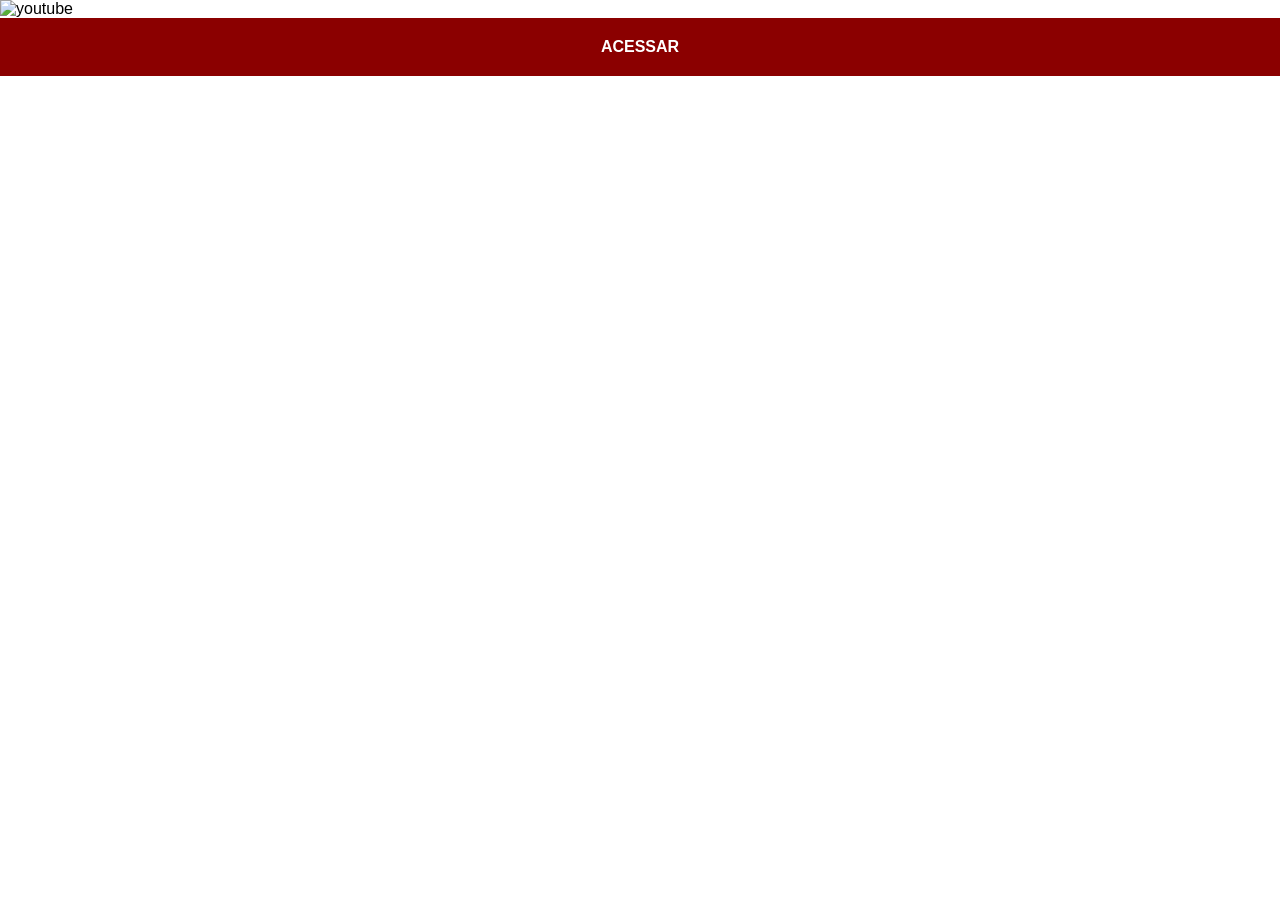
==== github.html @ 4bfd83a1 "projeto-social" ====
<!DOCTYPE html>
<html lang="pt-br">
<head>
    <meta charset="UTF-8">
    <meta name="viewport" content="width=device-width, initial-scale=1.0">
    <title>Document</title>
    <link rel="stylesheet" href="style/redes.css">
</head>
<body>
    <img src="imagens/tela-github.jpg" alt="youtube">
    <a href="https://github.com/gustavoguanabara" target="_blank">ACESSAR</a>
</body>
</html>
---- style/redes.css ----
@charset "UTF-8";

 * {
            margin: 0px;
            padding: 0;
            font-family: Verdana, Geneva, Tahoma, sans-serif;
        }

        ::-webkit-scrollbar {
            width: 0px;
            height: 0px;
        }

        img {
            width: 100vw;
            
        }

        a {
            display: block;
            background-color: darkred;
            padding: 20px;
            text-align: center;
            font-weight: bold;
            text-decoration: none;
            color: white;

        }

        a:hover {
            background-color: red;
        }
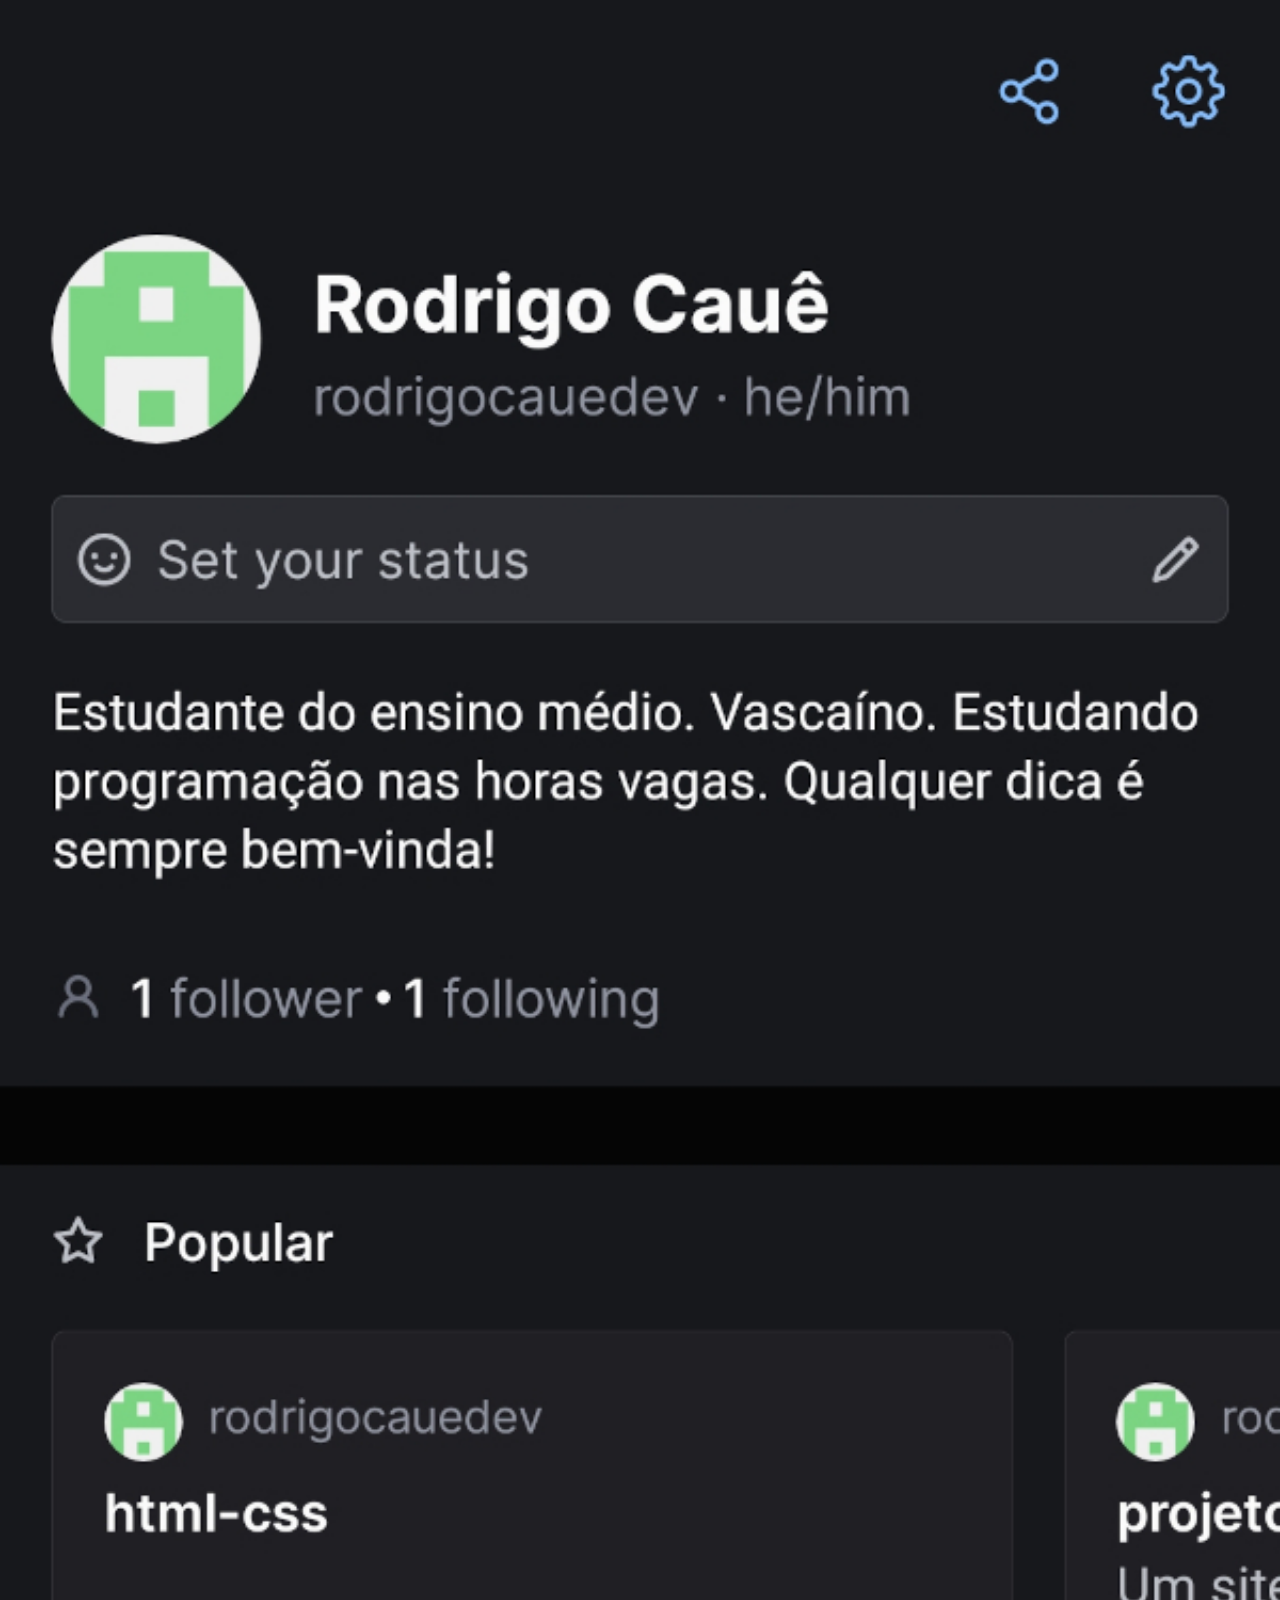
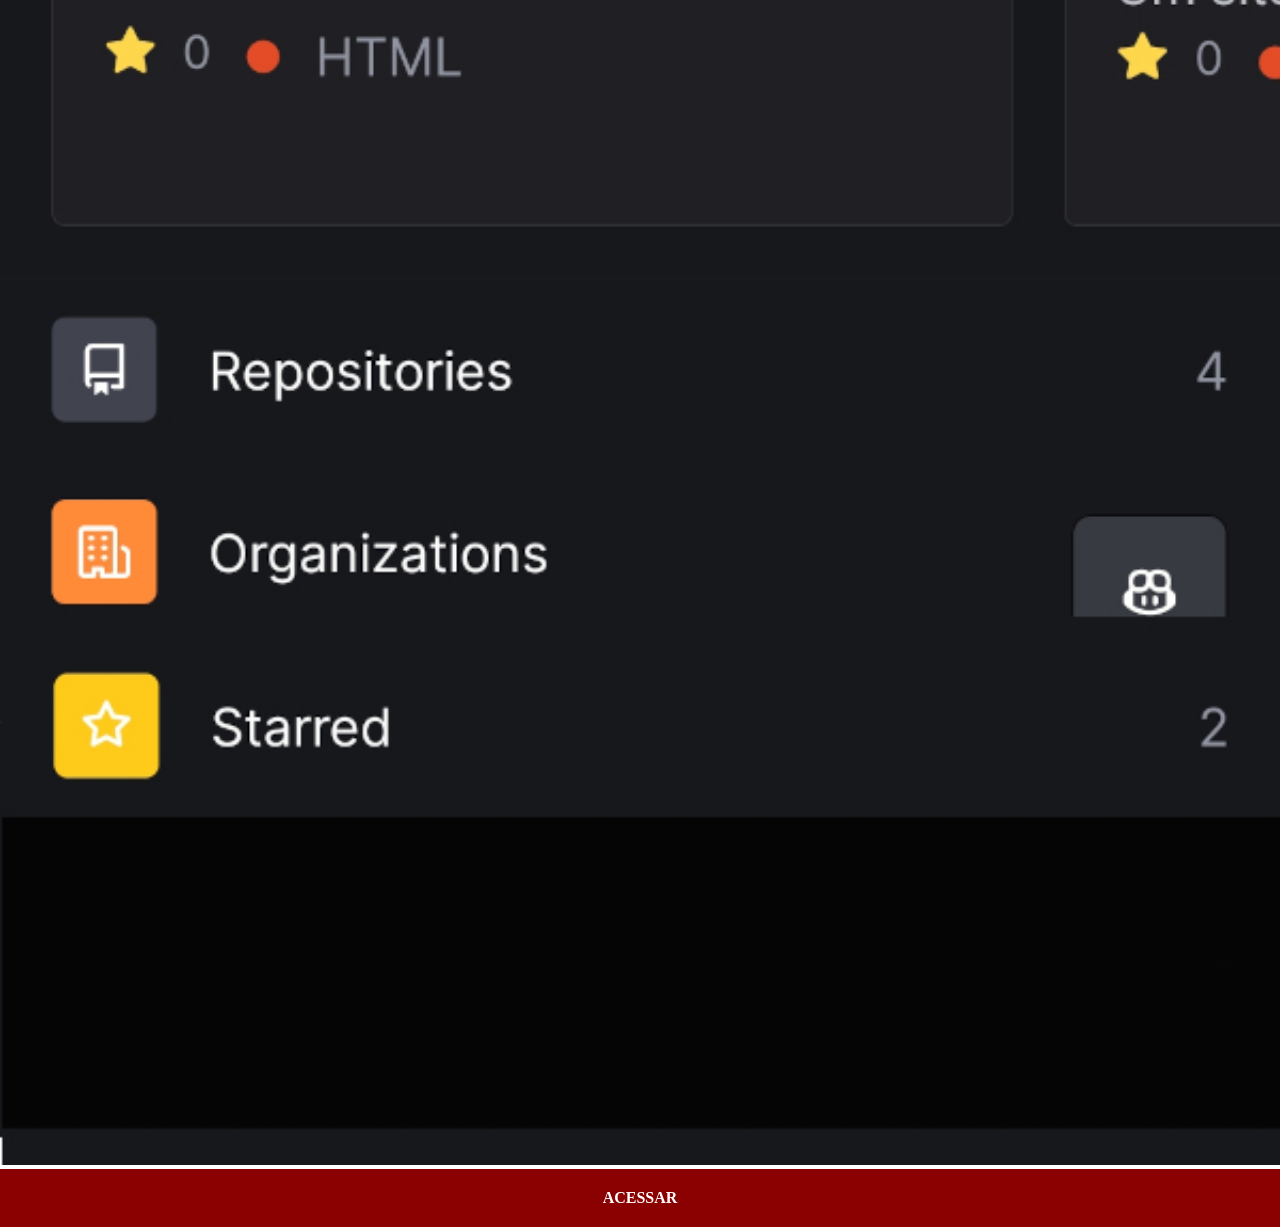
==== commit db4d212d: "projeto social" ====
--- a/github.html
+++ b/github.html
@@ -3,11 +3,13 @@
 <head>
     <meta charset="UTF-8">
     <meta name="viewport" content="width=device-width, initial-scale=1.0">
-    <title>Document</title>
-    <link rel="stylesheet" href="style/redes.css">
+    <title>Home</title>
+    <link rel="stylesheet" href="style/iframes.css">
+    <style>
+    </style>
 </head>
 <body>
-    <img src="imagens/tela-github.jpg" alt="youtube">
-    <a href="https://github.com/gustavoguanabara" target="_blank">ACESSAR</a>
+    <img src="imagens/git.jpg" alt="">
+    <p><a href="https://github.com/rodrigocauedev" target="_blank">ACESSAR</a></p>
 </body>
 </html>
--- a/style/iframes.css
+++ b/style/iframes.css
@@ -0,0 +1,36 @@
+@charset "UTF-8";
+
+* {
+    margin: 0;
+    padding: 0;
+}
+
+body {
+    background-size: cover;
+    background-repeat: no-repeat;
+    }
+
+::-webkit-scrollbar {
+            width: 0px;
+            height: 0px;
+    }
+
+img {
+    width: 100vw;
+    }
+
+p {
+    background-color: darkred;
+    font-weight: bolder;
+    padding: 20px;
+    text-align: center;
+}
+
+a {
+    text-decoration: none;
+    color: white;
+}
+
+p:hover {
+    background-color: red;
+}
